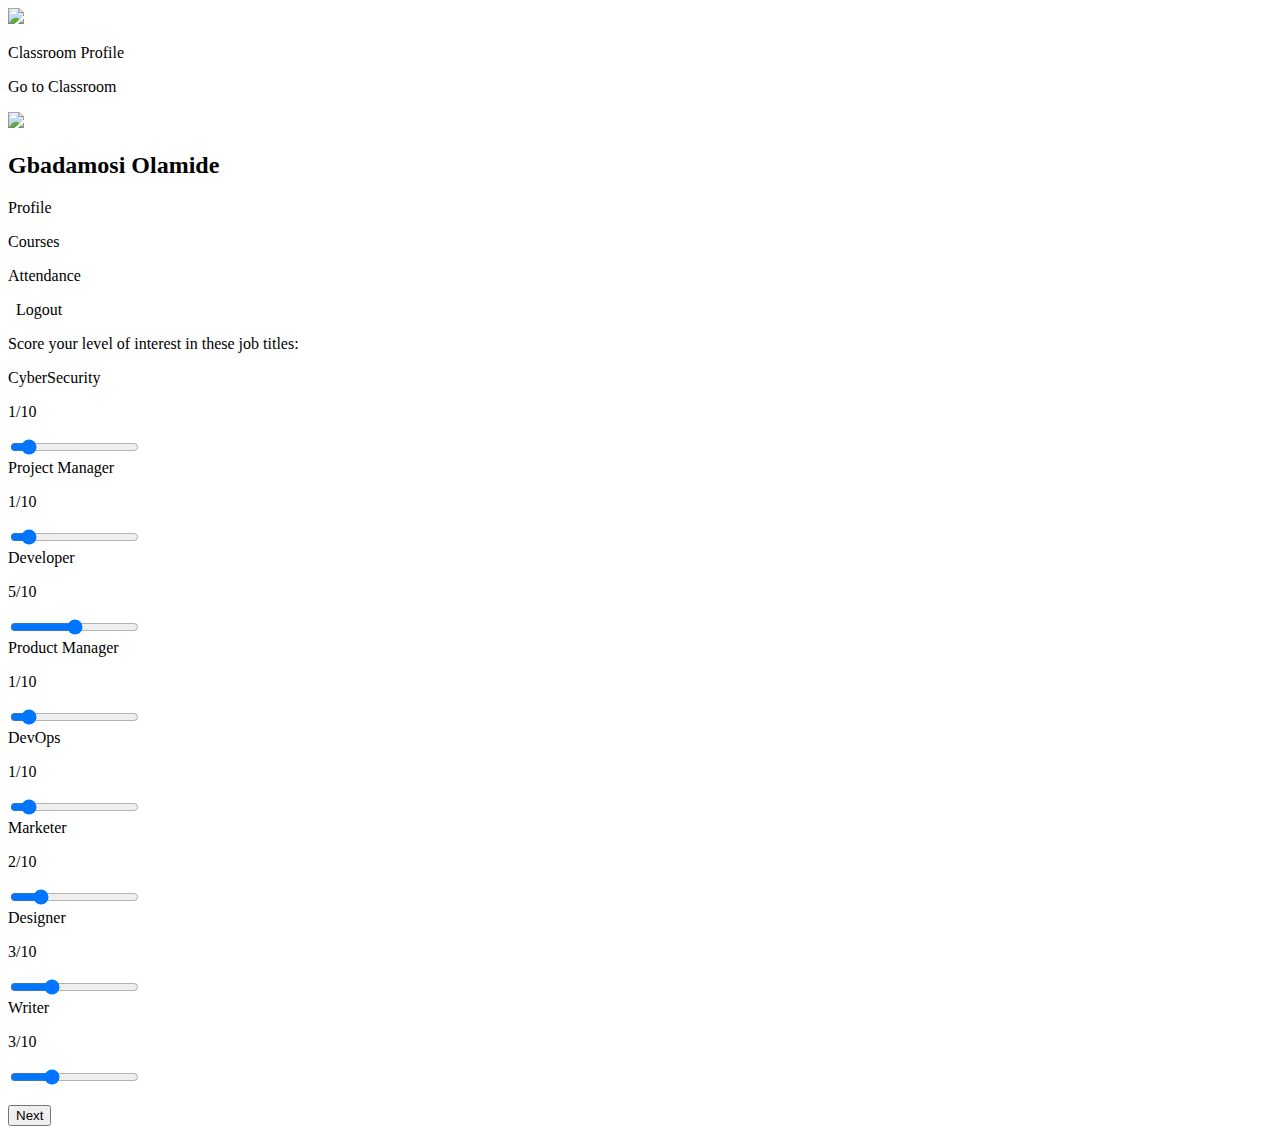
==== interest.html @ a9ee32d7 "Merge 0e64500a584bb1e95ce27f7f8497127537c3cd2d into 668924d4da7bb059f02e14fb5324020218c7998e" ====
<!DOCTYPE html>
<html lang="en">
<head>
    <meta charset="UTF-8">
    <meta http-equiv="X-UA-Compatible" content="IE=edge">
    <meta name="viewport" content="width=device-width, initial-scale=1.0">
   <link rel="shortcut icon" href="./linuxjobber logo.svg" type="image/x-icon"> 
    <link rel="stylesheet" href="https://cdnjs.cloudflare.com/ajax/libs/font-awesome/6.1.1/css/all.min.css" integrity="sha512-KfkfwYDsLkIlwQp6LFnl8zNdLGxu9YAA1QvwINks4PhcElQSvqcyVLLD9aMhXd13uQjoXtEKNosOWaZqXgel0g==" crossorigin="anonymous" referrerpolicy="no-referrer" />
    <link rel="stylesheet" href="shared.css">
    <link rel="stylesheet" href="interest.css">
    <title>LInuXjoBBer CLassRoom Profile</title>
</head>
<body>
    <div class="navbar">
        <nav>
            <img src="./linuxjobber logo.svg">
            <p>Classroom Profile</p>
            <p class="classroom-link">
                Go to Classroom
                <i class="fa-solid fa-angle-right"></i>
            </p>
        </nav>
    </div>
    <main>
        <div class="left">
            <div class="profile-img">
                <img src="./Gbadamosi Olamide.jpg" class="profile-picture">
                <div class="camera-div">
                    <i class="fa-solid fa-camera"></i>
                </div>
            </div>
            <h2>Gbadamosi Olamide</h2>

            <div class="short-links">
                <div class="profile">
                    <i class="fa-solid fa-user"></i>
                    <p>Profile</p>
                    <i class="fa-solid fa-angle-right"></i>
                </div>
                <div class="courses">
                    <i class="fa-solid fa-graduation-cap"></i>
                    <p>Courses</p>
                    <i class="fa-solid fa-angle-right"></i>
                </div>
                <div class="attendance">
                    <i class="fa-solid fa-check att-check"></i>
                    <p>Attendance</p>
                    <i class="fa-solid fa-angle-right"></i>
                </div>
            </div>
            <div class="logout">
                <i class="fa-solid fa-arrow-right-from-bracket"></i>
                <p>&nbsp Logout</p>
            </div>
        </div>
        <div class="right">
            <form>
                    <p>Score your level of interest in these job titles:</p>
                <div class="range-sliders">
                    <div class="slide-one">
                        <div class="cybersecurity range-container">
                            <div class="labels">
                                <label class="jobs" for="">CyberSecurity</label>
                               <p><span id="value-1"></span>/10</p> 
                            </div>
                            
                            <input type="range" id="myRange1" class="slider" min="0" max="10" value="1">
                        </div>
                        <div class="project-manager range-container">
                            <div class="labels">
                                <label class="jobs" for="">Project Manager</label>
                               <p><span id="value-2"></span>/10</p> 
                            </div>
                            
                            <input type="range" id="myRange2" class="slider" min="0" max="10" value="1">
                        </div>
                    </div>
                    <div class="slide-one">
                        <div class="developer range-container">
                            <div class="labels">
                                <label class="jobs" for="">Developer</label>
                               <p><span id="value-3"></span>/10</p> 
                            </div>
                            
                            <input type="range" id="myRange3" class="slider" min="0" max="10" value="5">
                        </div>
                        <div class="product-manager range-container">
                            <div class="labels">
                                <label class="jobs" for="">Product Manager</label>
                             <p><span id="value-4"></span>/10  </p> 
                            </div>
                            
                            <input type="range" id="myRange4" class="slider" min="0" max="10" value="1">
                        </div>
                    </div>
                    <div class="slide-one">
                        <div class="devops range-container">
                            <div class="labels">
                                <label class="jobs" for="">DevOps</label>
                               <p><span id="value-5"></span>/10</p> 
                            </div>
                            
                            <input type="range" id="myRange5" class="slider" min="0" max="10" value="1">
                        </div>
                        <div class="marketer range-container">
                            <div class="labels">
                                <label class="jobs" for="">Marketer</label>
                               <p><span id="value-6"></span>/10</p> 
                            </div>
                            
                            <input type="range" id="myRange6" class="slider" min="0" max="10" value="2">
                        </div>
                    </div>
                    <div class="slide-one">
                        <div class="designer range-container">
                            <div class="labels">
                                <label class="jobs" for="">Designer</label>
                               <p><span id="value-7"></span>/10</p> 
                            </div>
                            
                            <input type="range" id="myRange7" class="slider" min="0" max="10" value="3">
                        </div>
                        <div class="writer range-container">
                            <div class="labels">
                                <label class="jobs" for="">Writer</label>
                               <p><span id="value-8"></span>/10</p> 
                            </div>
                            
                            <input type="range" id="myRange8" class="slider" min="0" max="10" value="3">
                        </div>
                    </div>
                </div>
                <p id="errorDiv">
                    <em id="errorEm"> </em>
                </p>
                
                <button type="submit" class="done">
                    Next
                </button>
            </form>

            <div class="top-check">
                <i class="fa-solid fa-check faa-check"></i>
            </div>
        </div>

    </main>
    <script src="interest.js"></script>
</body>
</html>
        <!-- <i class="fa-solid fa-check"></i>
        <i class="fa-regular fa-graduation-cap"></i>
        <i class="fa-solid fa-check"></i>



                    <li>
                        <Label>Course of Study in School</Label>
                        <br> <br>
                        <input type="text" placeholder="Course of Study">
                    </li>
                    <li>
                        <Label>Are you a student?</Label>
                        <br> <br>
                        <button class="yes">Yes</button>
                        <button>No</button>
                    </li>
                    <li>
                        <Label>Did you graduate?</Label>
                        <br> <br>
                        <button class="yes">Yes</button>
                        <button>No</button>
                    </li>
                    <li>
                        <Label>Does your country require post-graduation service?</Label>
                        <br> <br>
                        <button class="yes">Yes</button>
                        <button>No</button>
                    </li> -->
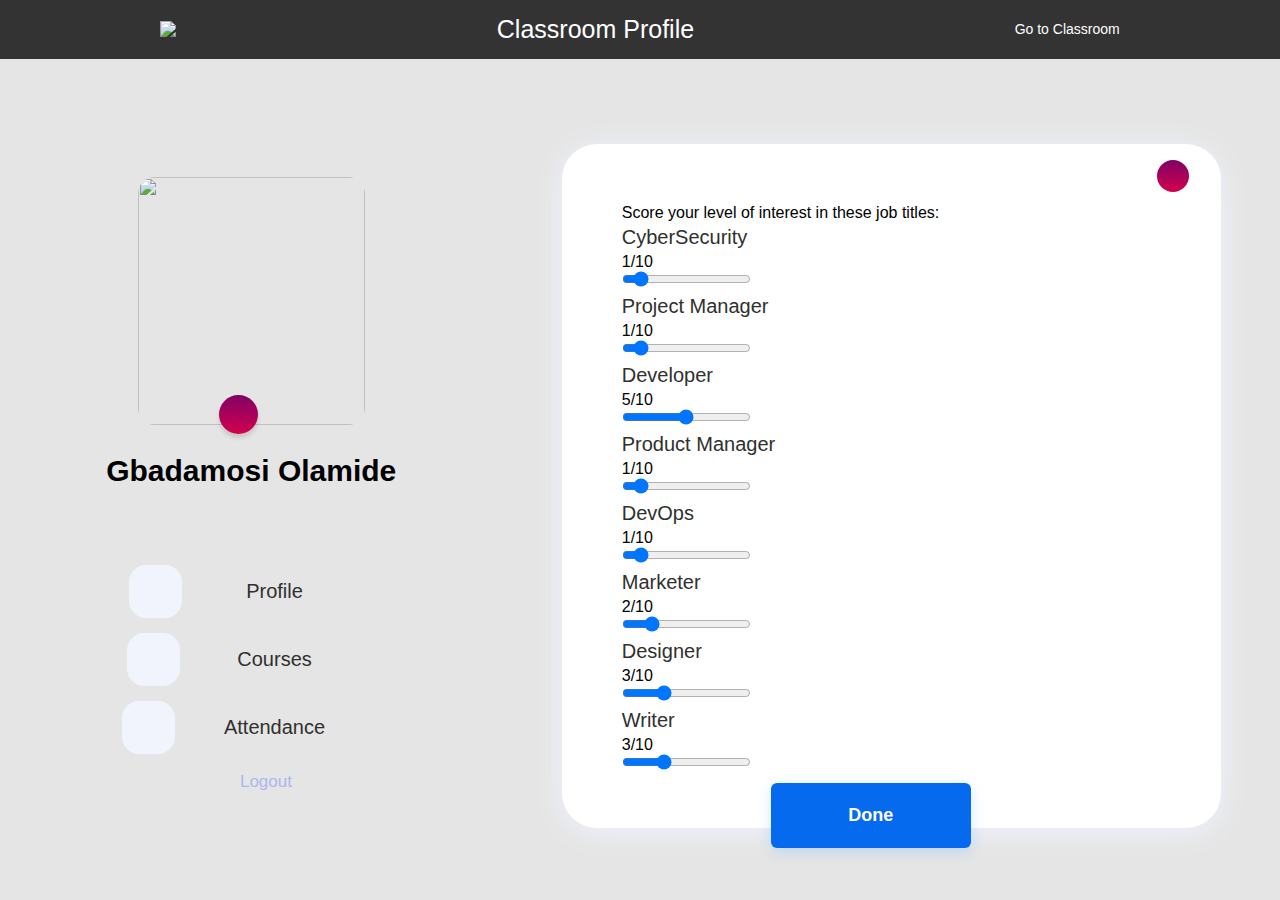
==== commit f1985b2c: "05-10-22 19:20" ====
--- a/interest.html
+++ b/interest.html
@@ -32,21 +32,27 @@
             <h2>Gbadamosi Olamide</h2>
 
             <div class="short-links">
-                <div class="profile">
-                    <i class="fa-solid fa-user"></i>
-                    <p>Profile</p>
-                    <i class="fa-solid fa-angle-right"></i>
-                </div>
-                <div class="courses">
-                    <i class="fa-solid fa-graduation-cap"></i>
-                    <p>Courses</p>
-                    <i class="fa-solid fa-angle-right"></i>
-                </div>
-                <div class="attendance">
-                    <i class="fa-solid fa-check att-check"></i>
-                    <p>Attendance</p>
-                    <i class="fa-solid fa-angle-right"></i>
-                </div>
+                <a class="short-links-btn" href="./profile/profile.html">
+                    <div class="profile">
+                        <i class="fa-solid fa-user"></i>
+                        <p>Profile</p>
+                        <i class="fa-solid fa-angle-right"></i>
+                    </div>
+                </a>
+                <a class="short-links-btn" href="#">
+                    <div class="courses">
+                        <i class="fa-solid fa-graduation-cap"></i>
+                        <p>Courses</p>
+                        <i class="fa-solid fa-angle-right"></i>
+                    </div>
+                </a>
+                <a class="short-links-btn" href="#">
+                    <div class="attendance">
+                        <i class="fa-solid fa-check att-check"></i>
+                        <p>Attendance</p>
+                        <i class="fa-solid fa-angle-right"></i>
+                    </div>
+                </a>
             </div>
             <div class="logout">
                 <i class="fa-solid fa-arrow-right-from-bracket"></i>
@@ -130,13 +136,15 @@
                         </div>
                     </div>
                 </div>
-                <p id="errorDiv">
-                    <em id="errorEm"> </em>
-                </p>
+                <!-- <p id="errorDiv">
+                    <em>* You cannot choose a number twice.</em>
+                </p> -->
                 
-                <button type="submit" class="done">
-                    Next
-                </button>
+                <a href="./profile/profile.html">
+                    <button class="done">
+                        Done
+                    </button>
+                </a>
             </form>
 
             <div class="top-check">
--- a/shared.css
+++ b/shared.css
@@ -0,0 +1,402 @@
+*{
+    box-sizing: border-box;
+    margin: 0;
+    padding: 0;
+}
+
+body{
+    font-family: sans-serif;
+    background-color: #E5E5E5;
+}
+
+/* Styling for Navbar */
+.navbar{
+    position: fixed;
+    top: 0;
+    left: 0;
+    z-index: 123456768;
+    min-width: 100%;
+    max-height: 75px;
+    background-color: #333333;
+}
+
+.navbar nav{
+    display: flex;
+    justify-content: space-around;
+    align-items: center;
+    padding: 10px 0;
+    font-family: 'HelveticaNeueCyr', sans-serif;
+    font-style: normal;
+    font-weight: 400;
+    color: #FFFFFF;
+}
+
+.navbar nav p:first-of-type{
+    font-size: 25px;
+    line-height: 155.02%;    
+}
+
+.navbar nav .classroom-link{
+    font-size: 14px;
+    line-height: 155.02%;    
+}
+
+/* Stling for Profile and Form */
+/* Styling for Profile */
+
+main{
+    margin-top: 9rem;
+    margin-bottom: 4rem;
+    display: flex;
+    justify-content: space-around;
+    align-items: center;
+    height: 684px;
+}
+
+.left{
+    min-width: 30%;
+    max-height: 684px;
+    text-align: center;
+}
+
+.profile-img{
+    position: relative;
+    margin-bottom: 25px;
+}
+
+.profile-img img{
+    width: 227px;
+    height: 248px;
+    border-radius: 17px;
+}
+
+.profile-img .camera-div{
+    position: absolute;
+    bottom: -5px;
+    right: 185px;
+    width: 39px;
+    height: 39px;
+    background: linear-gradient(180deg, #800165 0%, #D3014E 100%);
+    box-shadow: 0px 4px 4px rgba(0, 0, 0, 0.13);
+    border-radius: 22px;
+    display: flex;
+    justify-content: center;
+    align-items: center;
+    color: #FFFFFF;
+}
+
+.left h2{
+    font-size: 30px;
+    margin-bottom: 2rem;
+}
+
+.left .short-links{
+    width: 80%;
+    margin: 0 10%;
+    margin-top: 20%;
+}
+
+.short-links-btn{
+    text-decoration: none;
+}
+
+.profile,
+.attendance,
+.courses{
+    display: flex;
+    justify-content: space-around;
+    align-items: center;
+    margin-bottom: 15px;
+    cursor: pointer;
+    color: #30302E;
+}
+
+.profile:hover,
+.attendance:hover,
+.courses:hover{
+    box-shadow: 0px 4px 29px #F0F3FF;
+}
+
+.fa-user,
+.fa-graduation-cap,
+.att-check{
+    width: 53px;
+    height: 53px;
+    background: #F1F3FD;
+    border-radius: 17px;
+    display: flex;
+    justify-content: center;
+    align-items: center;
+}
+
+.profile p,
+.attendance p,
+.courses p{
+    font-weight: 400;
+    font-size: 20px;
+    line-height: 155.02%;
+    color: #30302E;
+}
+
+.fa-angle-right{
+    width: 6.42px;
+    height: 12.83px;
+}
+
+.left .logout{
+    display: flex;
+    justify-content: center;
+    align-items: center;
+}
+
+.left .logout i{
+    width: 20px;
+    height: 20px;
+    color: #ACB7EB;
+}
+
+.left .logout p{
+    font-weight: 400;
+    font-size: 17px;
+    line-height: 155.02%;
+    color: #ACB7EB;
+}
+
+.right{
+    position: relative;
+}
+
+form{
+    width: 659px;
+    height: 684px;
+    background: #FFFFFF;
+    box-shadow: 0px 4px 29px #F0F3FF;
+    border-radius: 35px;
+    padding: 60px;
+    padding-bottom: 0;
+    padding-right: 0;
+}
+
+form label{
+    font-weight: 400;
+    font-size: 20px;
+    line-height: 155.02%;
+    color: #30302E;
+}
+
+form label span{
+    color: #CC4174;
+    margin-left: 1.2rem;
+    font-weight: 400;
+    font-size: 20px;
+    line-height: 112.52%;
+}
+
+
+form .first-input{
+    width: 461px;
+    height: 53px;
+    background: #F1F3FD;
+    border-radius: 17px;
+    margin: 1rem 0;
+    padding: 0 1.5rem;
+    font-weight: 400;
+    font-size: 17px;
+    line-height: 155.02%; /* or 26px */
+    color: #C5CCEC;
+    border: none;
+}
+
+li:not(last-of-type){
+    margin-bottom: 2rem;
+}
+
+button{
+    position: absolute;
+    bottom: -20px;
+    right: 250px;
+    text-align: center;
+    width: 200px;
+    height: 65px;
+    background: #066AEF;
+    box-shadow: 0px 4px 14px rgba(51, 157, 255, 0.22);
+    border-radius: 6px;
+    font-weight: 700;
+    font-size: 18px;
+    line-height: 112.52%;
+    color: #FFFFFF;
+    border: none;
+    cursor: pointer;
+}
+
+button a{
+    text-decoration: none;
+    font-weight: 700;
+    font-size: 18px;
+    line-height: 112.52%;
+    color: #FFFFFF;
+}
+
+.yes{
+    margin-right: 1rem;
+}
+
+.top-check{
+    display: flex;
+    justify-content: center;
+    align-items: center;
+    width: 32px;
+    height: 32px;
+    background: linear-gradient(180deg, #800165 0%, #D3014E 100%);
+    border-radius: 22px;
+    position: absolute;
+    top: 1rem;
+    right: 2rem;
+    color: #F5F5F5;
+}
+
+.fa-arrow-turn-down-left{
+    width: 39px;
+    height: 39px;
+}
+
+#course-of-study{
+    padding: 0 1.5rem;
+    width: 224px;
+    height: 53px;
+    background: #F1F3FD;
+    border-radius: 17px;
+    font-size: 20px;
+    border: none;
+    margin-right: 4px;
+}
+
+#grad-date{
+    width: 299px;
+    padding: 0 1.5rem;
+    height: 53px;
+    background: #F1F3FD;
+    border-radius: 17px;
+    font-size: 20px;
+    border: none;
+}
+
+.first-input::placeholder,
+#course-of-study::placeholder,
+#grad-date::placeholder,
+.fa-arrow-rotate-left{
+    font-size: 14px;
+    color: #C5CCEC
+}
+
+form label .no-span{
+    color: #ACB7EB;
+    margin-left: 1.2rem;
+    font-weight: 400;
+    font-size: 20px;
+    line-height: 112.52%;
+}
+
+
+
+
+
+
+
+
+
+
+
+
+
+
+
+
+
+
+
+
+
+
+
+
+
+
+
+
+
+
+
+
+
+
+
+
+
+
+
+
+
+
+
+
+/* 
+.left{
+    /* margin: 0 6rem 0 10rem; 
+    /* width: 20%; 
+    border: 4px solid black;
+    margin-left: -20px;
+    margin-right: 30px;
+    text-align: center;
+    /* height: 484px; 
+}
+
+.left .profile-img{
+    position: relative;
+}
+
+.left .profile-img .profile-picture{
+    /* max-width: 100%; 
+    width: 227px;
+    height: 248px;
+    border-radius: 35px;
+}
+
+.left .profile-img .camera-div{
+    position: absolute;
+    width: 39px;
+    height: 39px;
+    left: 92px;
+    /* top: 225px; 
+    bottom: -14px;
+    background: linear-gradient(180deg, #800165 0%, #D3014E 100%);
+    box-shadow: 0px 4px 4px rgba(0, 0, 0, 0.13);
+    border-radius: 22px;
+    display: flex;
+    justify-content: center;
+    align-items: center;
+}
+
+.left .profile-img .fa-camera{
+    color: #FFFFFF;
+}
+
+.left h2{
+    margin-top: 2rem;
+    font-size: 30px;
+    
+}
+
+.profile,
+.courses,
+.attendance{
+    display: flex;
+    justify-content: space-evenly;
+    align-items: center;
+}
+
+.profile .fa-user{
+    padding: 8px;
+    background-color: #F1F3FD;
+    border-radius: 17px;
+} */
